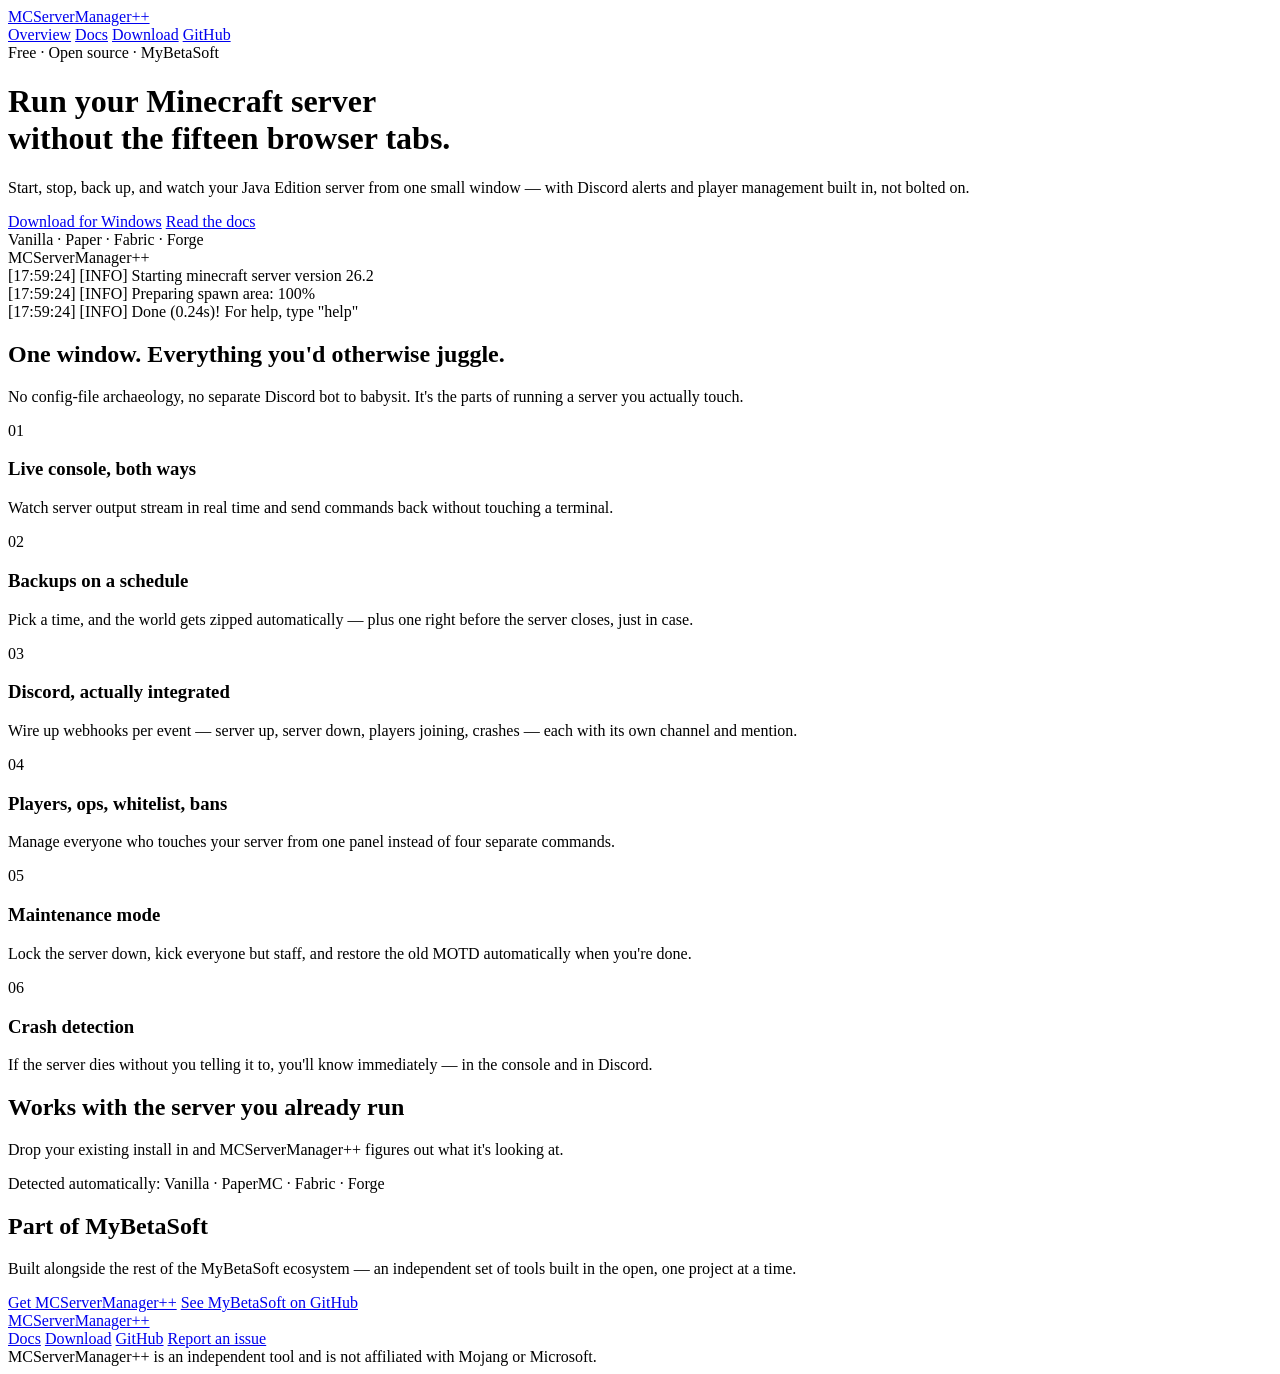
==== docs/index.html @ 88817b94 "Import Docs folder" ====
<!DOCTYPE html>
<html lang="en">
<head>
<meta charset="UTF-8">
<meta name="viewport" content="width=device-width, initial-scale=1.0">
<title>MCServerManager++ — Minecraft server management, without the tab-switching</title>
<meta name="description" content="A desktop app for running your Minecraft Java server: start, stop, backups, Discord alerts, and player management in one window.">
<link rel="icon" href="assets/icon.png">
<link rel="stylesheet" href="assets/style.css">
</head>
<body>

<nav class="nav">
  <div class="nav-inner">
    <a href="index.html" class="brand"><span class="brand-dot"></span>MCServerManager++</a>
    <div class="nav-links">
      <a href="index.html" class="active">Overview</a>
      <a href="docs.html">Docs</a>
      <a href="download.html">Download</a>
      <a href="https://github.com/MyBetaSoft/MCServerManagerPP" class="nav-cta">GitHub</a>
    </div>
  </div>
</nav>

<header class="hero">
  <div class="wrap hero-grid">
    <div>
      <div class="eyebrow">Free &middot; Open source &middot; MyBetaSoft</div>
      <h1>Run your Minecraft server<br>without the fifteen<span class="plusplus"> browser tabs</span>.</h1>
      <p class="lead">Start, stop, back up, and watch your Java Edition server from one small window — with Discord alerts and player management built in, not bolted on.</p>
      <div class="hero-actions">
        <a href="download.html" class="btn btn-primary">Download for Windows</a>
        <a href="docs.html" class="btn btn-ghost">Read the docs</a>
      </div>
      <div class="meta-row">
        <div>Vanilla <span>&middot;</span> Paper <span>&middot;</span> Fabric <span>&middot;</span> Forge</div>
      </div>
    </div>

    <div class="console" id="console">
      <div class="console-bar">
        <span class="console-dot r"></span><span class="console-dot y"></span><span class="console-dot g"></span>
        <span class="console-title">MCServerManager++</span>
      </div>
      <div class="console-body" id="consoleBody"></div>
    </div>
  </div>
</header>

<section class="pad border-b">
  <div class="wrap">
    <div class="section-head">
      <h2>One window. Everything you'd otherwise juggle.</h2>
      <p>No config-file archaeology, no separate Discord bot to babysit. It's the parts of running a server you actually touch.</p>
    </div>

    <div class="grid-features">
      <div class="feature">
        <div class="num">01</div>
        <h3>Live console, both ways</h3>
        <p>Watch server output stream in real time and send commands back without touching a terminal.</p>
      </div>
      <div class="feature">
        <div class="num">02</div>
        <h3>Backups on a schedule</h3>
        <p>Pick a time, and the world gets zipped automatically — plus one right before the server closes, just in case.</p>
      </div>
      <div class="feature">
        <div class="num">03</div>
        <h3>Discord, actually integrated</h3>
        <p>Wire up webhooks per event — server up, server down, players joining, crashes — each with its own channel and mention.</p>
      </div>
      <div class="feature">
        <div class="num">04</div>
        <h3>Players, ops, whitelist, bans</h3>
        <p>Manage everyone who touches your server from one panel instead of four separate commands.</p>
      </div>
      <div class="feature">
        <div class="num">05</div>
        <h3>Maintenance mode</h3>
        <p>Lock the server down, kick everyone but staff, and restore the old MOTD automatically when you're done.</p>
      </div>
      <div class="feature">
        <div class="num">06</div>
        <h3>Crash detection</h3>
        <p>If the server dies without you telling it to, you'll know immediately — in the console and in Discord.</p>
      </div>
    </div>
  </div>
</section>

<section class="pad border-b">
  <div class="wrap">
    <div class="section-head">
      <h2>Works with the server you already run</h2>
      <p>Drop your existing install in and MCServerManager++ figures out what it's looking at.</p>
    </div>
    <div class="eco-strip">
      <span>Detected automatically:</span>
      <span class="green">Vanilla</span> &middot;
      <span class="green">PaperMC</span> &middot;
      <span class="green">Fabric</span> &middot;
      <span class="green">Forge</span>
    </div>
  </div>
</section>

<section class="pad">
  <div class="wrap">
    <div class="section-head">
      <h2>Part of MyBetaSoft</h2>
      <p>Built alongside the rest of the MyBetaSoft ecosystem — an independent set of tools built in the open, one project at a time.</p>
    </div>
    <div class="hero-actions">
      <a href="download.html" class="btn btn-primary">Get MCServerManager++</a>
      <a href="https://github.com/MyBetaSoft" class="btn btn-ghost">See MyBetaSoft on GitHub</a>
    </div>
  </div>
</section>

<footer>
  <div class="wrap">
    <div class="footer-inner">
      <a href="index.html" class="brand"><span class="brand-dot"></span>MCServerManager++</a>
      <div class="footer-links">
        <a href="docs.html">Docs</a>
        <a href="download.html">Download</a>
        <a href="https://github.com/MyBetaSoft/MCServerManagerPP">GitHub</a>
        <a href="https://github.com/MyBetaSoft/MCServerManagerPP/issues">Report an issue</a>
      </div>
    </div>
    <div class="footer-note">MCServerManager++ is an independent tool and is not affiliated with Mojang or Microsoft.</div>
  </div>
</footer>

<script>
const lines = [
  { t: '17:59:24', tag: 'INFO', cls: 'info', text: 'Starting minecraft server version 26.2' },
  { t: '17:59:24', tag: 'INFO', cls: 'info', text: 'Preparing spawn area: 100%' },
  { t: '17:59:24', tag: 'INFO', cls: 'ok',   text: 'Done (0.24s)! For help, type "help"' },
  { t: '18:00:03', tag: 'BACKUP', cls: 'ok', text: 'Automatic backup completed.' },
  { t: '18:02:41', tag: 'INFO', cls: 'info', text: 'YvzSlmDrms joined the server.' },
  { t: '18:11:09', tag: 'INFO', cls: 'info', text: 'YvzSlmDrms left the server.' },
  { t: '19:00:00', tag: 'MAINT', cls: 'warn', text: 'Maintenance mode enabled.' },
];

const body = document.getElementById('consoleBody');
let i = 0;

function typeLine() {
  if (i >= lines.length) {
    const cursor = document.createElement('div');
    cursor.className = 'console-line';
    cursor.style.animationDelay = '0s';
    cursor.innerHTML = '<span class="console-cursor"></span>';
    body.appendChild(cursor);
    return;
  }
  const l = lines[i];
  const row = document.createElement('div');
  row.className = 'console-line';
  row.innerHTML = `<span class="t">[${l.t}]</span> <span class="tag">[${l.tag}]</span> <span class="${l.cls}">${l.text}</span>`;
  body.appendChild(row);
  i++;
  setTimeout(typeLine, i === 1 ? 400 : 550);
}

if (!window.matchMedia('(prefers-reduced-motion: reduce)').matches) {
  typeLine();
} else {
  lines.forEach(l => {
    const row = document.createElement('div');
    row.className = 'console-line';
    row.innerHTML = `<span class="t">[${l.t}]</span> <span class="tag">[${l.tag}]</span> <span class="${l.cls}">${l.text}</span>`;
    body.appendChild(row);
  });
}
</script>

</body>
</html>
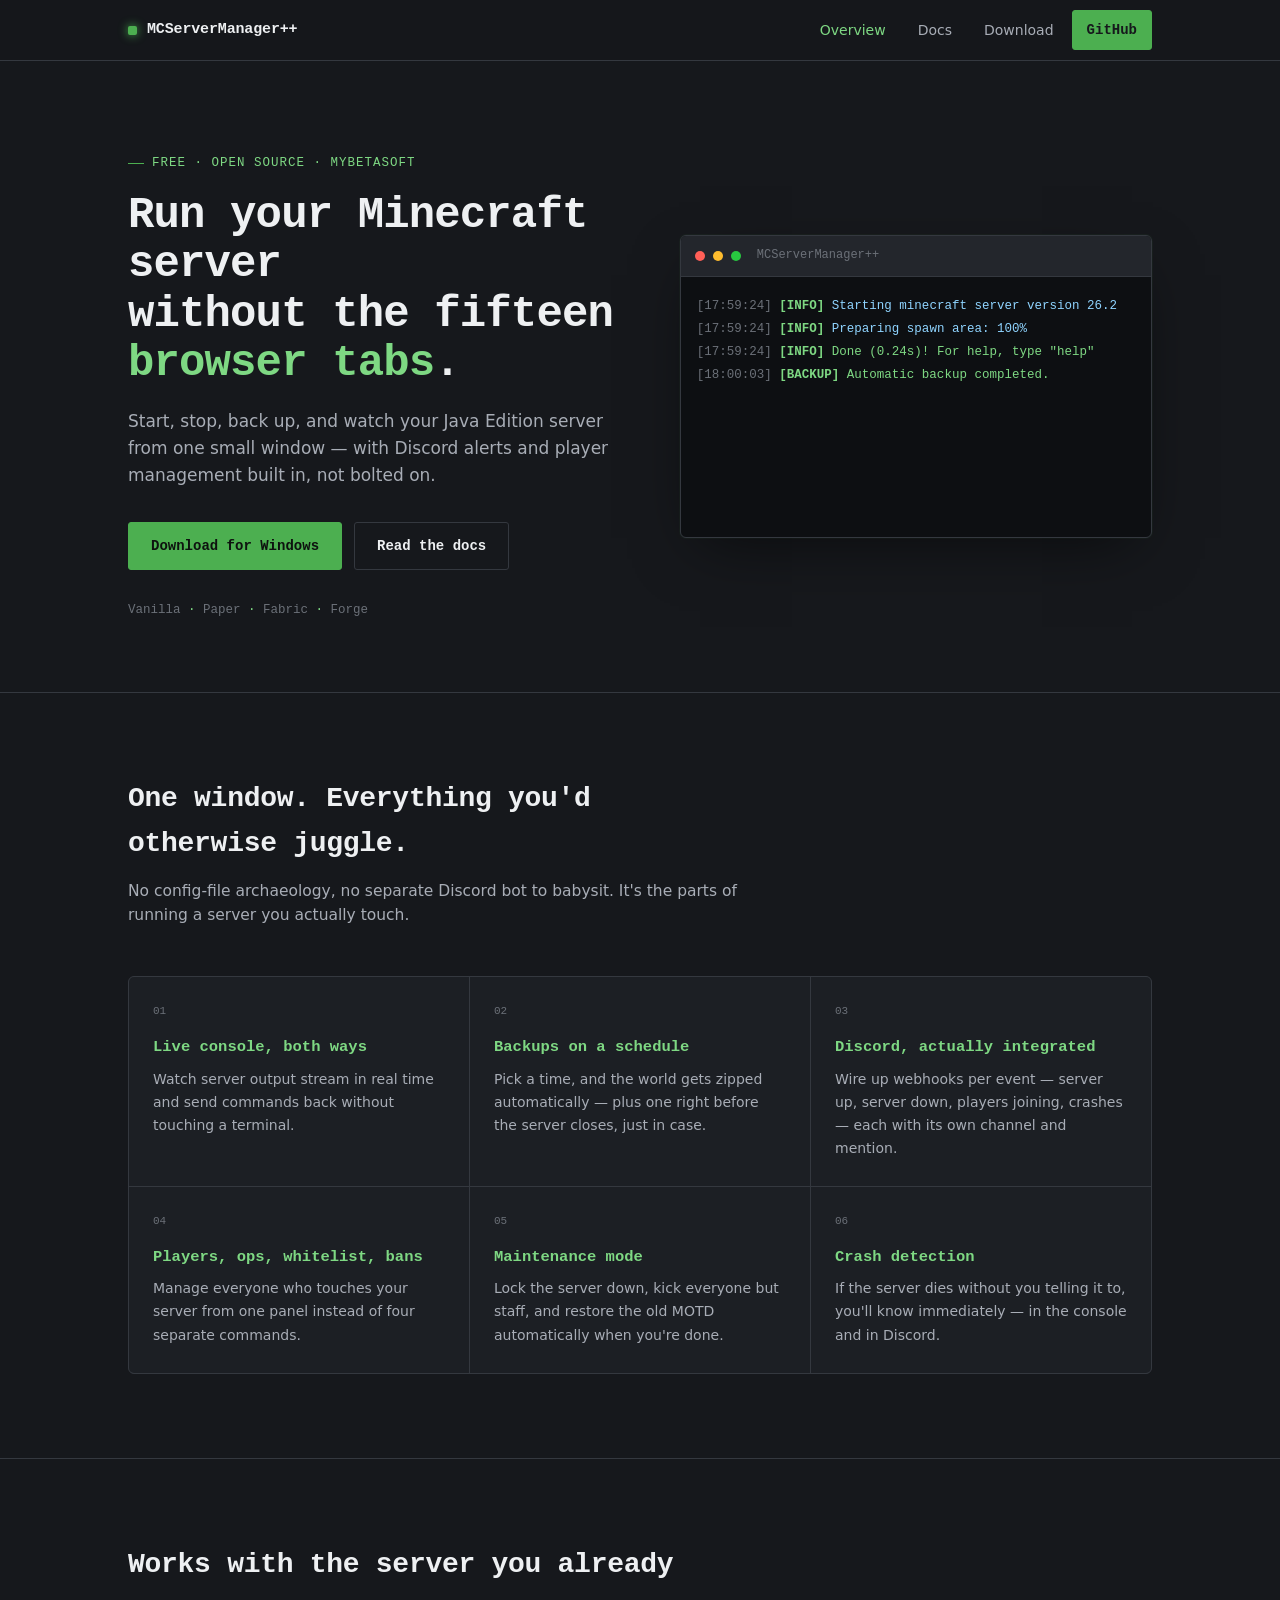
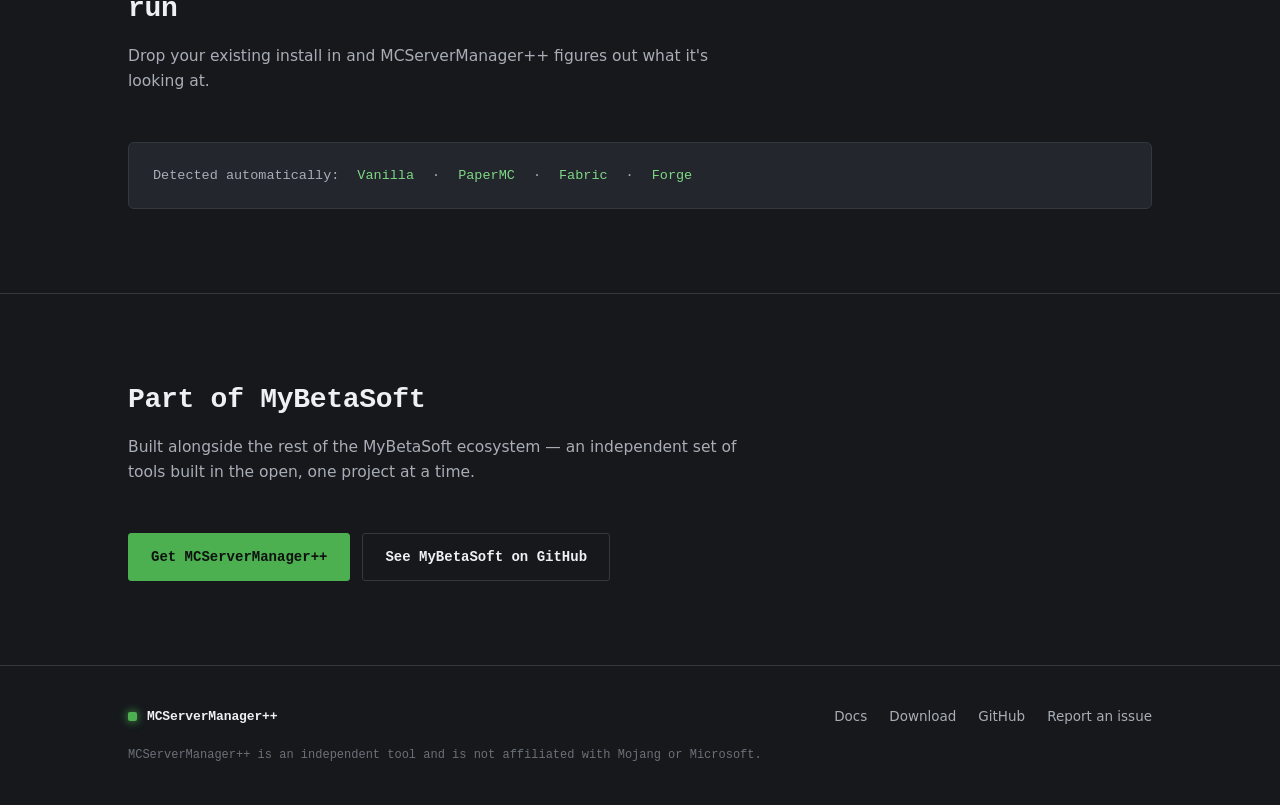
==== commit 9b18744c: "Fixing wrong names" ====
--- a/docs/index.html
+++ b/docs/index.html
@@ -125,8 +125,8 @@
       <div class="footer-links">
         <a href="docs.html">Docs</a>
         <a href="download.html">Download</a>
-        <a href="https://github.com/MyBetaSoft/MCServerManagerPP">GitHub</a>
-        <a href="https://github.com/MyBetaSoft/MCServerManagerPP/issues">Report an issue</a>
+        <a href="https://github.com/YvzSlmDrms54/MCServerManagerPP">GitHub</a>
+        <a href="https://github.com/YvzSlmDrms54/MCServerManagerPP/issues">Report an issue</a>
       </div>
     </div>
     <div class="footer-note">MCServerManager++ is an independent tool and is not affiliated with Mojang or Microsoft.</div>
--- a/docs/assets/style.css
+++ b/docs/assets/style.css
@@ -0,0 +1,624 @@
+@import url('https://fonts.googleapis.com/css2?family=JetBrains+Mono:wght@400;500;600;700;800&family=Inter:wght@400;500;600;700&display=swap');
+
+:root {
+  --bg: #16181c;
+  --bg-alt: #1c1f24;
+  --surface: #23262c;
+  --surface-2: #2b2f36;
+  --border: #34383f;
+  --green: #4caf50;
+  --green-bright: #7ed883;
+  --green-dim: #2e5a30;
+  --text: #eef0f2;
+  --text-dim: #a8adb6;
+  --text-faint: #6b7078;
+  --mono: 'JetBrains Mono', ui-monospace, monospace;
+  --sans: 'Inter', system-ui, sans-serif;
+  --radius: 3px;
+}
+
+* { box-sizing: border-box; }
+
+html { scroll-behavior: smooth; }
+
+body {
+  margin: 0;
+  background: var(--bg);
+  color: var(--text);
+  font-family: var(--sans);
+  font-size: 16px;
+  line-height: 1.6;
+  -webkit-font-smoothing: antialiased;
+}
+
+a { color: inherit; }
+
+img { max-width: 100%; display: block; }
+
+.wrap {
+  max-width: 1080px;
+  margin: 0 auto;
+  padding: 0 28px;
+}
+
+/* ---------- Nav ---------- */
+
+.nav {
+  border-bottom: 1px solid var(--border);
+  background: rgba(22, 24, 28, 0.9);
+  backdrop-filter: blur(8px);
+  position: sticky;
+  top: 0;
+  z-index: 50;
+}
+
+.nav-inner {
+  max-width: 1080px;
+  margin: 0 auto;
+  padding: 0 28px;
+  height: 60px;
+  display: flex;
+  align-items: center;
+  justify-content: space-between;
+}
+
+.brand {
+  display: flex;
+  align-items: center;
+  gap: 10px;
+  font-family: var(--mono);
+  font-weight: 700;
+  font-size: 15px;
+  text-decoration: none;
+  color: var(--text);
+  letter-spacing: -0.01em;
+}
+
+.brand-dot {
+  width: 9px;
+  height: 9px;
+  border-radius: 2px;
+  background: var(--green);
+  box-shadow: 0 0 10px var(--green);
+  flex-shrink: 0;
+}
+
+.nav-links {
+  display: flex;
+  gap: 4px;
+  align-items: center;
+}
+
+.nav-links a {
+  text-decoration: none;
+  color: var(--text-dim);
+  font-size: 14px;
+  padding: 8px 14px;
+  border-radius: var(--radius);
+  transition: color 0.15s, background 0.15s;
+}
+
+.nav-links a:hover { color: var(--text); background: var(--surface); }
+.nav-links a.active { color: var(--green-bright); }
+
+.nav-cta {
+  font-family: var(--mono);
+  font-weight: 600 !important;
+  color: var(--bg) !important;
+  background: var(--green);
+  border: 1px solid var(--green) !important;
+}
+.nav-cta:hover { background: var(--green-bright) !important; }
+
+/* ---------- Buttons ---------- */
+
+.btn {
+  display: inline-flex;
+  align-items: center;
+  gap: 8px;
+  padding: 12px 22px;
+  border-radius: var(--radius);
+  text-decoration: none;
+  font-family: var(--mono);
+  font-weight: 600;
+  font-size: 14px;
+  border: 1px solid var(--border);
+  transition: transform 0.12s, border-color 0.15s, background 0.15s;
+  cursor: pointer;
+}
+
+.btn:hover { transform: translateY(-1px); }
+
+.btn-primary {
+  background: var(--green);
+  color: #0e120f;
+  border-color: var(--green);
+}
+.btn-primary:hover { background: var(--green-bright); border-color: var(--green-bright); }
+
+.btn-ghost {
+  background: transparent;
+  color: var(--text);
+}
+.btn-ghost:hover { border-color: var(--text-dim); }
+
+/* ---------- Hero ---------- */
+
+.hero {
+  padding: 92px 0 72px;
+  border-bottom: 1px solid var(--border);
+}
+
+.hero-grid {
+  display: grid;
+  grid-template-columns: 1.05fr 1fr;
+  gap: 56px;
+  align-items: center;
+}
+
+.eyebrow {
+  font-family: var(--mono);
+  font-size: 12.5px;
+  color: var(--green-bright);
+  letter-spacing: 0.08em;
+  text-transform: uppercase;
+  display: flex;
+  align-items: center;
+  gap: 8px;
+  margin-bottom: 18px;
+}
+
+.eyebrow::before {
+  content: '';
+  width: 16px;
+  height: 1px;
+  background: var(--green);
+}
+
+h1 {
+  font-family: var(--mono);
+  font-size: 44px;
+  line-height: 1.12;
+  font-weight: 800;
+  letter-spacing: -0.02em;
+  margin: 0 0 20px;
+}
+
+h1 .plusplus { color: var(--green-bright); }
+
+.hero p.lead {
+  font-size: 17px;
+  color: var(--text-dim);
+  max-width: 46ch;
+  margin: 0 0 32px;
+}
+
+.hero-actions {
+  display: flex;
+  gap: 12px;
+  flex-wrap: wrap;
+}
+
+.meta-row {
+  display: flex;
+  gap: 22px;
+  margin-top: 30px;
+  font-family: var(--mono);
+  font-size: 12.5px;
+  color: var(--text-faint);
+}
+
+.meta-row span { color: var(--green-bright); }
+
+/* ---------- Fake console ---------- */
+
+.console {
+  background: #0d0f12;
+  border: 1px solid var(--border);
+  border-radius: 6px;
+  overflow: hidden;
+  box-shadow: 0 20px 60px -20px rgba(0,0,0,0.6), 0 0 0 1px rgba(76,175,80,0.05);
+}
+
+.console-bar {
+  display: flex;
+  align-items: center;
+  gap: 8px;
+  padding: 10px 14px;
+  background: var(--surface);
+  border-bottom: 1px solid var(--border);
+}
+
+.console-dot { width: 10px; height: 10px; border-radius: 50%; }
+.console-dot.r { background: #ff5f57; }
+.console-dot.y { background: #febc2e; }
+.console-dot.g { background: #28c840; }
+
+.console-title {
+  font-family: var(--mono);
+  font-size: 12px;
+  color: var(--text-faint);
+  margin-left: 8px;
+}
+
+.console-body {
+  padding: 18px 16px;
+  font-family: var(--mono);
+  font-size: 12.5px;
+  line-height: 1.85;
+  min-height: 260px;
+}
+
+.console-line { white-space: pre; opacity: 0; animation: consoleIn 0.3s forwards; }
+.console-line .t { color: var(--text-faint); }
+.console-line .info { color: #8fd4ff; }
+.console-line .ok { color: var(--green-bright); }
+.console-line .warn { color: #ffcc66; }
+.console-line .tag { color: var(--green-bright); font-weight: 600; }
+.console-cursor {
+  display: inline-block;
+  width: 7px;
+  height: 13px;
+  background: var(--green-bright);
+  animation: blink 1s steps(2) infinite;
+  vertical-align: middle;
+  margin-left: 2px;
+}
+
+@keyframes consoleIn { to { opacity: 1; } }
+@keyframes blink { 50% { opacity: 0; } }
+
+@media (prefers-reduced-motion: reduce) {
+  .console-line { animation: none; opacity: 1; }
+  .console-cursor { animation: none; }
+}
+
+/* ---------- Section shared ---------- */
+
+section.pad { padding: 84px 0; }
+section.pad.border-b { border-bottom: 1px solid var(--border); }
+
+.section-head { max-width: 60ch; margin-bottom: 48px; }
+
+h2 {
+  font-family: var(--mono);
+  font-size: 28px;
+  font-weight: 700;
+  letter-spacing: -0.01em;
+  margin: 0 0 12px;
+}
+
+.section-head p { color: var(--text-dim); font-size: 15.5px; margin: 0; }
+
+/* ---------- Feature grid ---------- */
+
+.grid-features {
+  display: grid;
+  grid-template-columns: repeat(3, 1fr);
+  gap: 1px;
+  background: var(--border);
+  border: 1px solid var(--border);
+  border-radius: 6px;
+  overflow: hidden;
+}
+
+.feature {
+  background: var(--bg-alt);
+  padding: 26px 24px;
+}
+
+.feature .num {
+  font-family: var(--mono);
+  font-size: 11px;
+  color: var(--text-faint);
+  margin-bottom: 14px;
+}
+
+.feature h3 {
+  font-family: var(--mono);
+  font-size: 15.5px;
+  font-weight: 600;
+  margin: 0 0 8px;
+  color: var(--green-bright);
+}
+
+.feature p {
+  font-size: 14px;
+  color: var(--text-dim);
+  margin: 0;
+  line-height: 1.65;
+}
+
+/* ---------- Ecosystem strip ---------- */
+
+.eco-strip {
+  display: flex;
+  align-items: center;
+  gap: 18px;
+  padding: 22px 24px;
+  background: var(--surface);
+  border: 1px solid var(--border);
+  border-radius: 6px;
+  font-family: var(--mono);
+  font-size: 13.5px;
+  color: var(--text-dim);
+}
+
+.eco-strip .green { color: var(--green-bright); }
+
+/* ---------- Footer ---------- */
+
+footer {
+  border-top: 1px solid var(--border);
+  padding: 40px 0;
+}
+
+.footer-inner {
+  display: flex;
+  justify-content: space-between;
+  align-items: center;
+  flex-wrap: wrap;
+  gap: 16px;
+}
+
+.footer-inner .brand { font-size: 13px; }
+
+.footer-links {
+  display: flex;
+  gap: 22px;
+  font-size: 13.5px;
+}
+
+.footer-links a { text-decoration: none; color: var(--text-dim); }
+.footer-links a:hover { color: var(--green-bright); }
+
+.footer-note {
+  font-family: var(--mono);
+  font-size: 12px;
+  color: var(--text-faint);
+  margin-top: 18px;
+}
+
+/* ---------- Page header (docs/download) ---------- */
+
+.page-head {
+  padding: 64px 0 44px;
+  border-bottom: 1px solid var(--border);
+}
+
+.page-head .eyebrow { margin-bottom: 14px; }
+
+.page-head h1 { font-size: 32px; margin-bottom: 10px; }
+.page-head p.lead { margin: 0; }
+
+/* ---------- Docs layout ---------- */
+
+.docs-layout {
+  display: grid;
+  grid-template-columns: 220px 1fr;
+  gap: 56px;
+  padding: 56px 0 100px;
+  align-items: start;
+}
+
+.docs-nav {
+  position: sticky;
+  top: 84px;
+  display: flex;
+  flex-direction: column;
+  gap: 2px;
+}
+
+.docs-nav-group {
+  font-family: var(--mono);
+  font-size: 11px;
+  text-transform: uppercase;
+  letter-spacing: 0.06em;
+  color: var(--text-faint);
+  margin: 18px 0 6px;
+}
+.docs-nav-group:first-child { margin-top: 0; }
+
+.docs-nav a {
+  text-decoration: none;
+  color: var(--text-dim);
+  font-size: 13.5px;
+  padding: 6px 10px;
+  border-radius: var(--radius);
+  border-left: 2px solid transparent;
+}
+.docs-nav a:hover { color: var(--text); background: var(--surface); }
+.docs-nav a.active { color: var(--green-bright); border-left-color: var(--green); background: var(--surface); }
+
+.docs-content h2 {
+  font-size: 22px;
+  padding-top: 8px;
+  margin-bottom: 16px;
+  scroll-margin-top: 84px;
+}
+.docs-content h2:not(:first-child) {
+  margin-top: 56px;
+  padding-top: 32px;
+  border-top: 1px solid var(--border);
+}
+
+.docs-content h3 {
+  font-family: var(--mono);
+  font-size: 15.5px;
+  color: var(--green-bright);
+  margin: 28px 0 10px;
+}
+
+.docs-content p {
+  color: var(--text-dim);
+  font-size: 14.5px;
+  margin: 0 0 14px;
+  max-width: 68ch;
+}
+
+.docs-content ul, .docs-content ol {
+  color: var(--text-dim);
+  font-size: 14.5px;
+  max-width: 68ch;
+  padding-left: 20px;
+  margin: 0 0 16px;
+}
+.docs-content li { margin-bottom: 6px; }
+
+.docs-content code {
+  font-family: var(--mono);
+  background: var(--surface-2);
+  border: 1px solid var(--border);
+  border-radius: 3px;
+  padding: 1px 6px;
+  font-size: 13px;
+  color: var(--green-bright);
+}
+
+.docs-content pre {
+  background: #0d0f12;
+  border: 1px solid var(--border);
+  border-radius: 6px;
+  padding: 16px 18px;
+  overflow-x: auto;
+  margin: 0 0 20px;
+}
+.docs-content pre code {
+  background: none;
+  border: none;
+  padding: 0;
+  color: var(--text);
+  font-size: 13px;
+}
+
+.callout {
+  border: 1px solid var(--border);
+  border-left: 3px solid var(--green);
+  background: var(--surface);
+  border-radius: 4px;
+  padding: 14px 18px;
+  font-size: 14px;
+  color: var(--text-dim);
+  margin: 0 0 20px;
+  max-width: 68ch;
+}
+.callout strong { color: var(--green-bright); }
+
+.callout.warn { border-left-color: #ffcc66; }
+.callout.warn strong { color: #ffcc66; }
+
+.kbd {
+  font-family: var(--mono);
+  font-size: 12px;
+  background: var(--surface-2);
+  border: 1px solid var(--border);
+  border-bottom-width: 2px;
+  border-radius: 4px;
+  padding: 2px 7px;
+}
+
+/* ---------- Download page ---------- */
+
+.download-grid {
+  display: grid;
+  grid-template-columns: repeat(2, 1fr);
+  gap: 18px;
+  margin-bottom: 20px;
+}
+
+.dl-card {
+  background: var(--bg-alt);
+  border: 1px solid var(--border);
+  border-radius: 6px;
+  padding: 26px;
+}
+
+.dl-card .tag {
+  font-family: var(--mono);
+  font-size: 11px;
+  color: var(--green-bright);
+  text-transform: uppercase;
+  letter-spacing: 0.06em;
+  margin-bottom: 10px;
+  display: block;
+}
+
+.dl-card h3 {
+  font-family: var(--mono);
+  font-size: 17px;
+  margin: 0 0 10px;
+}
+
+.dl-card p {
+  color: var(--text-dim);
+  font-size: 13.5px;
+  margin: 0 0 20px;
+  min-height: 58px;
+}
+
+.req-table {
+  width: 100%;
+  border-collapse: collapse;
+  font-size: 14px;
+  margin: 20px 0 30px;
+}
+.req-table td, .req-table th {
+  padding: 10px 14px;
+  border-bottom: 1px solid var(--border);
+  text-align: left;
+}
+.req-table th {
+  font-family: var(--mono);
+  font-size: 11.5px;
+  text-transform: uppercase;
+  letter-spacing: 0.05em;
+  color: var(--text-faint);
+}
+.req-table td:first-child { color: var(--text-dim); font-family: var(--mono); font-size: 13px; width: 40%; }
+
+.step-list {
+  counter-reset: step;
+  list-style: none;
+  padding: 0;
+  margin: 0 0 30px;
+}
+.step-list li {
+  counter-increment: step;
+  position: relative;
+  padding: 0 0 22px 40px;
+  border-left: 1px solid var(--border);
+  margin-left: 14px;
+  font-size: 14.5px;
+  color: var(--text-dim);
+}
+.step-list li:last-child { border-color: transparent; padding-bottom: 0; }
+.step-list li::before {
+  content: counter(step);
+  position: absolute;
+  left: -14px;
+  top: -2px;
+  width: 28px;
+  height: 28px;
+  background: var(--surface-2);
+  border: 1px solid var(--border);
+  border-radius: 50%;
+  display: flex;
+  align-items: center;
+  justify-content: center;
+  font-family: var(--mono);
+  font-size: 12px;
+  color: var(--green-bright);
+}
+.step-list strong { color: var(--text); font-weight: 600; }
+
+/* ---------- Responsive ---------- */
+
+@media (max-width: 860px) {
+  .hero-grid { grid-template-columns: 1fr; }
+  .grid-features { grid-template-columns: 1fr; }
+  .docs-layout { grid-template-columns: 1fr; }
+  .docs-nav { position: static; flex-direction: row; flex-wrap: wrap; }
+  .download-grid { grid-template-columns: 1fr; }
+  .nav-links a:not(.nav-cta) { display: none; }
+  h1 { font-size: 32px; }
+}
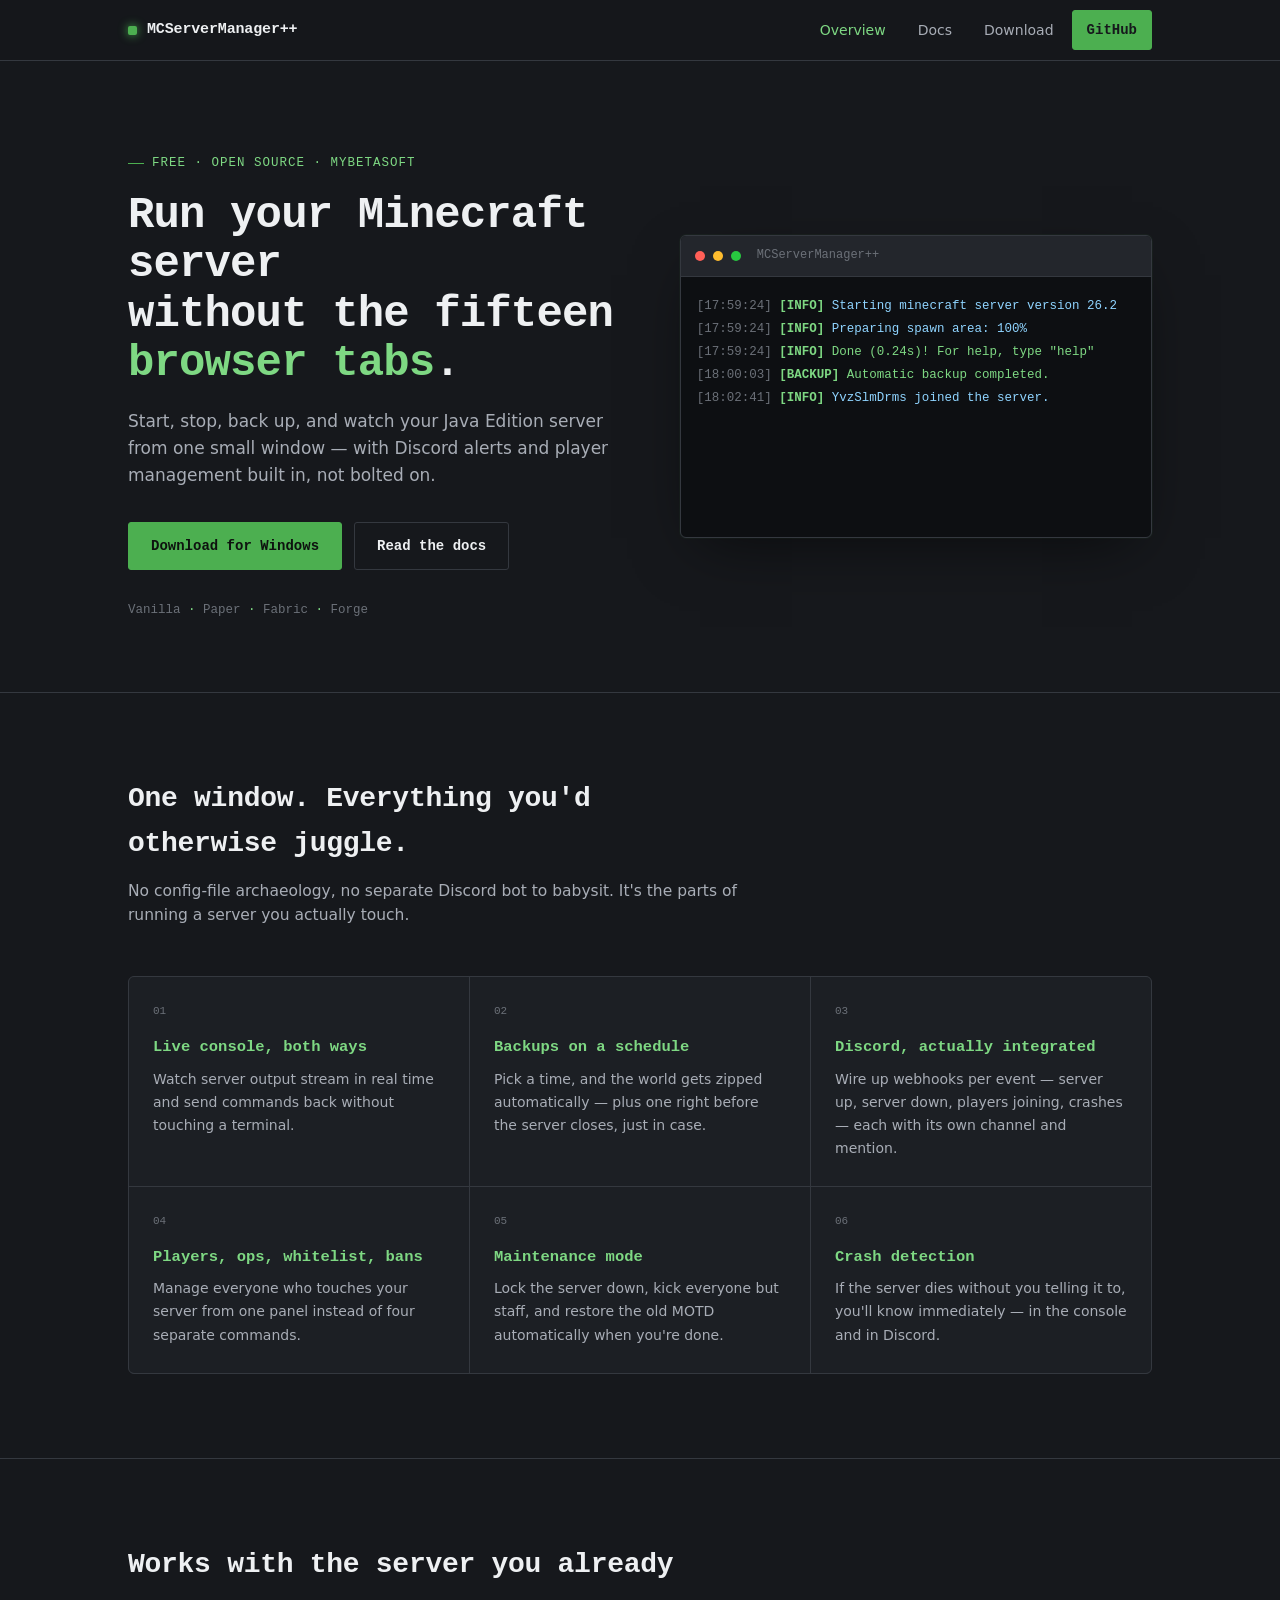
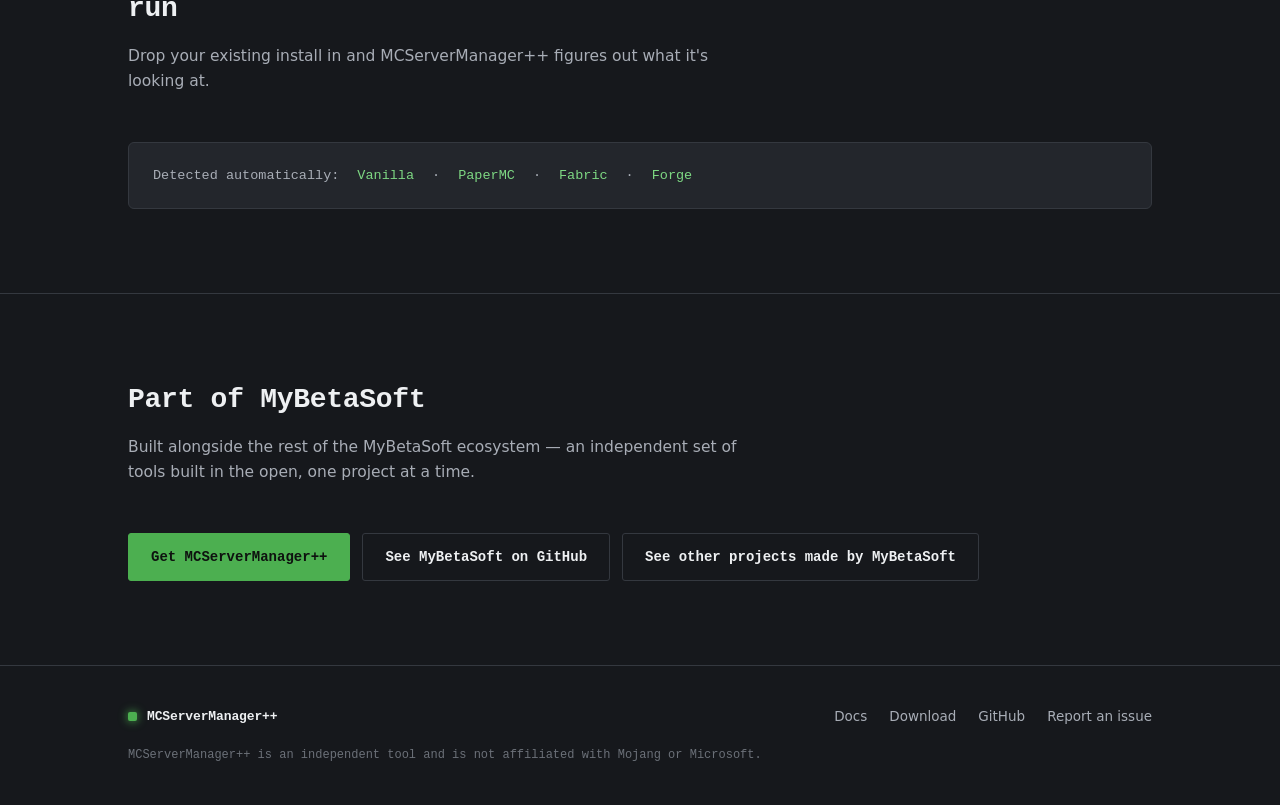
==== commit a87fddf4: "Add a button" ====
--- a/docs/index.html
+++ b/docs/index.html
@@ -17,7 +17,7 @@
       <a href="index.html" class="active">Overview</a>
       <a href="docs.html">Docs</a>
       <a href="download.html">Download</a>
-      <a href="https://github.com/MyBetaSoft/MCServerManagerPP" class="nav-cta">GitHub</a>
+      <a href="https://github.com/YvzSlmDrms54/MCServerManagerPP" class="nav-cta">GitHub</a>
     </div>
   </div>
 </nav>
@@ -114,6 +114,7 @@
     <div class="hero-actions">
       <a href="download.html" class="btn btn-primary">Get MCServerManager++</a>
       <a href="https://github.com/MyBetaSoft" class="btn btn-ghost">See MyBetaSoft on GitHub</a>
+      <a href="https://mybetasoft.com" class="btn btn-ghost">See other projects made by MyBetaSoft</a>
     </div>
   </div>
 </section>
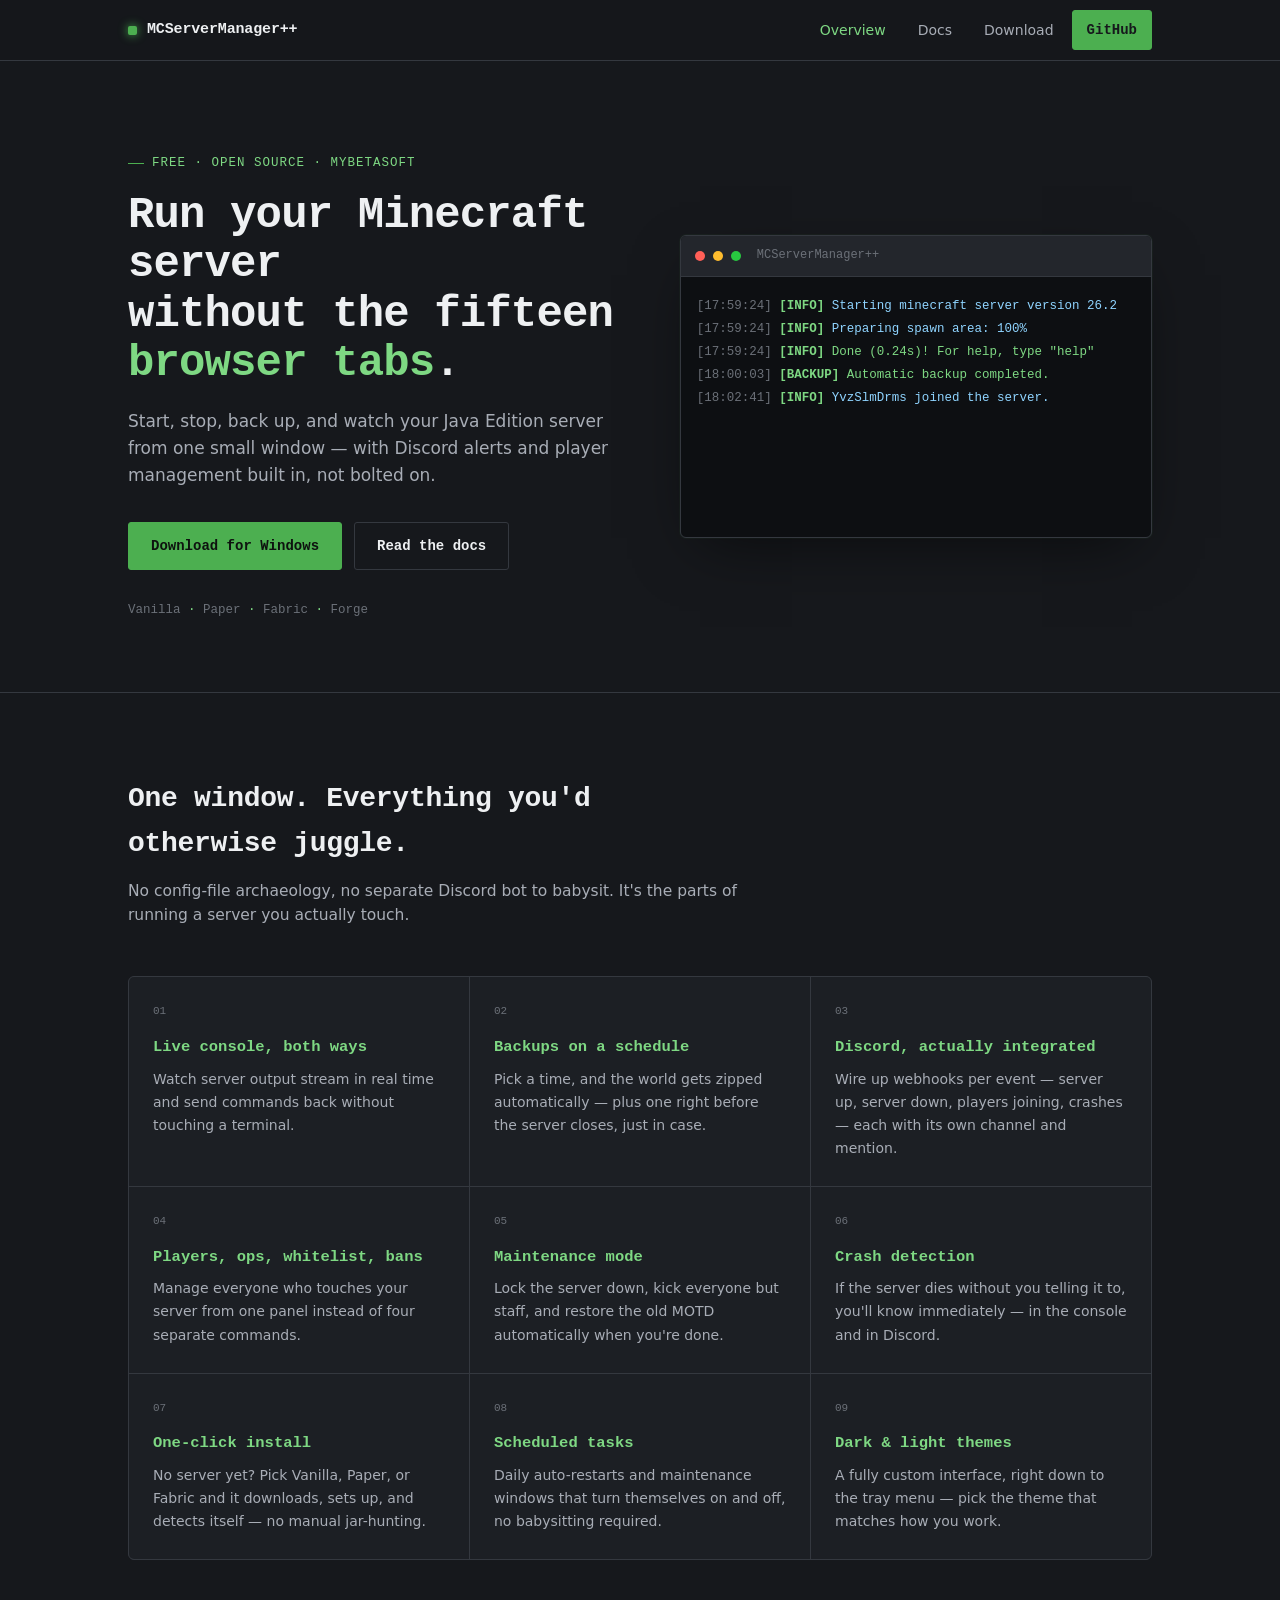
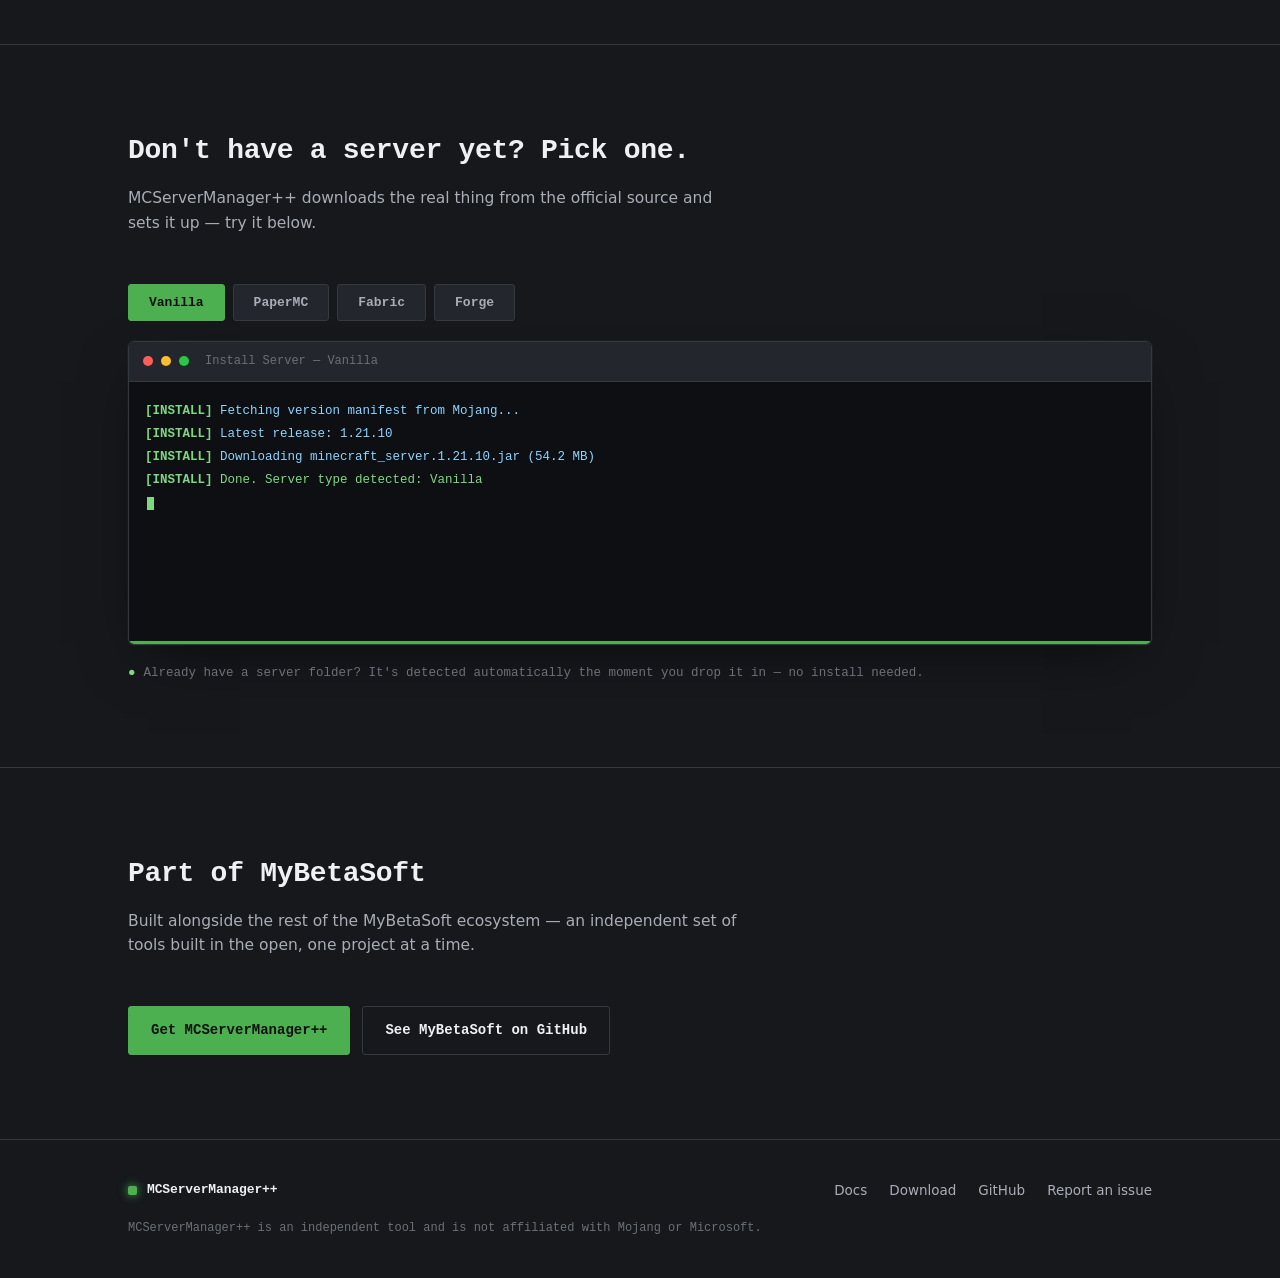
==== commit 8fdd7c64: "Update github docs site" ====
--- a/docs/index.html
+++ b/docs/index.html
@@ -85,6 +85,21 @@
         <h3>Crash detection</h3>
         <p>If the server dies without you telling it to, you'll know immediately — in the console and in Discord.</p>
       </div>
+      <div class="feature">
+        <div class="num">07</div>
+        <h3>One-click install</h3>
+        <p>No server yet? Pick Vanilla, Paper, or Fabric and it downloads, sets up, and detects itself — no manual jar-hunting.</p>
+      </div>
+      <div class="feature">
+        <div class="num">08</div>
+        <h3>Scheduled tasks</h3>
+        <p>Daily auto-restarts and maintenance windows that turn themselves on and off, no babysitting required.</p>
+      </div>
+      <div class="feature">
+        <div class="num">09</div>
+        <h3>Dark &amp; light themes</h3>
+        <p>A fully custom interface, right down to the tray menu — pick the theme that matches how you work.</p>
+      </div>
     </div>
   </div>
 </section>
@@ -92,16 +107,27 @@
 <section class="pad border-b">
   <div class="wrap">
     <div class="section-head">
-      <h2>Works with the server you already run</h2>
-      <p>Drop your existing install in and MCServerManager++ figures out what it's looking at.</p>
-    </div>
-    <div class="eco-strip">
-      <span>Detected automatically:</span>
-      <span class="green">Vanilla</span> &middot;
-      <span class="green">PaperMC</span> &middot;
-      <span class="green">Fabric</span> &middot;
-      <span class="green">Forge</span>
-    </div>
+      <h2>Don't have a server yet? Pick one.</h2>
+      <p>MCServerManager++ downloads the real thing from the official source and sets it up — try it below.</p>
+    </div>
+
+    <div class="installer-tabs" role="tablist">
+      <button class="installer-tab active" data-platform="vanilla">Vanilla</button>
+      <button class="installer-tab" data-platform="paper">PaperMC</button>
+      <button class="installer-tab" data-platform="fabric">Fabric</button>
+      <button class="installer-tab" data-platform="forge">Forge</button>
+    </div>
+
+    <div class="console" id="installerConsole">
+      <div class="console-bar">
+        <span class="console-dot r"></span><span class="console-dot y"></span><span class="console-dot g"></span>
+        <span class="console-title" id="installerTitle">Install Server — Vanilla</span>
+      </div>
+      <div class="console-body" id="installerBody"></div>
+      <div class="installer-progress"><div class="installer-progress-bar" id="installerProgress"></div></div>
+    </div>
+
+    <div class="installer-note"><span class="green">●</span> Already have a server folder? It's detected automatically the moment you drop it in — no install needed.</div>
   </div>
 </section>
 
@@ -114,7 +140,6 @@
     <div class="hero-actions">
       <a href="download.html" class="btn btn-primary">Get MCServerManager++</a>
       <a href="https://github.com/MyBetaSoft" class="btn btn-ghost">See MyBetaSoft on GitHub</a>
-      <a href="https://mybetasoft.com" class="btn btn-ghost">See other projects made by MyBetaSoft</a>
     </div>
   </div>
 </section>
@@ -176,7 +201,94 @@
     body.appendChild(row);
   });
 }
+
+/* ---------------- Interactive installer demo ---------------- */
+
+const installLogs = {
+  vanilla: [
+    { tag: 'INSTALL', cls: 'info', text: 'Fetching version manifest from Mojang...' },
+    { tag: 'INSTALL', cls: 'info', text: 'Latest release: 1.21.10' },
+    { tag: 'INSTALL', cls: 'info', text: 'Downloading minecraft_server.1.21.10.jar (54.2 MB)' },
+    { tag: 'INSTALL', cls: 'ok',   text: 'Done. Server type detected: Vanilla' },
+  ],
+  paper: [
+    { tag: 'INSTALL', cls: 'info', text: 'Querying PaperMC Fill API...' },
+    { tag: 'INSTALL', cls: 'info', text: 'Latest build: 1.21.10 #48 (STABLE)' },
+    { tag: 'INSTALL', cls: 'info', text: 'Downloading paper-1.21.10-48.jar' },
+    { tag: 'INSTALL', cls: 'ok',   text: 'Done. Server type detected: PaperMC' },
+  ],
+  fabric: [
+    { tag: 'INSTALL', cls: 'info', text: 'Resolving Fabric loader + installer versions...' },
+    { tag: 'INSTALL', cls: 'info', text: 'Loader 0.16.10 · Installer 1.0.1' },
+    { tag: 'INSTALL', cls: 'info', text: 'Building server launcher jar...' },
+    { tag: 'INSTALL', cls: 'ok',   text: 'Done. Server type detected: Fabric' },
+  ],
+  forge: [
+    { tag: 'INSTALL', cls: 'info', text: 'Fetching Forge installer for 1.21.10...' },
+    { tag: 'INSTALL', cls: 'info', text: 'Downloading forge-1.21.10-installer.jar' },
+    { tag: 'INSTALL', cls: 'warn', text: 'Running installer with -installServer...' },
+    { tag: 'INSTALL', cls: 'ok',   text: 'Done. Server type detected: Forge' },
+  ],
+};
+
+const installerBody = document.getElementById('installerBody');
+const installerTitle = document.getElementById('installerTitle');
+const installerProgress = document.getElementById('installerProgress');
+const installerTabs = document.querySelectorAll('.installer-tab');
+const reduceMotion = window.matchMedia('(prefers-reduced-motion: reduce)').matches;
+let installerRunId = 0;
+
+function runInstaller(platform) {
+  const runId = ++installerRunId;
+  const logLines = installLogs[platform];
+  const labels = { vanilla: 'Vanilla', paper: 'PaperMC', fabric: 'Fabric', forge: 'Forge' };
+
+  installerTitle.textContent = `Install Server — ${labels[platform]}`;
+  installerBody.innerHTML = '';
+  installerProgress.style.width = '0%';
+
+  if (reduceMotion) {
+    logLines.forEach(l => appendInstallerLine(l));
+    installerProgress.style.width = '100%';
+    return;
+  }
+
+  let i = 0;
+  function step() {
+    if (runId !== installerRunId) return;
+    if (i >= logLines.length) {
+      const cursor = document.createElement('div');
+      cursor.className = 'console-line';
+      cursor.style.animationDelay = '0s';
+      cursor.innerHTML = '<span class="console-cursor"></span>';
+      installerBody.appendChild(cursor);
+      return;
+    }
+    appendInstallerLine(logLines[i]);
+    i++;
+    installerProgress.style.width = `${Math.round((i / logLines.length) * 100)}%`;
+    setTimeout(step, i === 1 ? 350 : 480);
+  }
+  step();
+}
+
+function appendInstallerLine(l) {
+  const row = document.createElement('div');
+  row.className = 'console-line';
+  row.innerHTML = `<span class="tag">[${l.tag}]</span> <span class="${l.cls}">${l.text}</span>`;
+  installerBody.appendChild(row);
+}
+
+installerTabs.forEach(tab => {
+  tab.addEventListener('click', () => {
+    installerTabs.forEach(t => t.classList.remove('active'));
+    tab.classList.add('active');
+    runInstaller(tab.dataset.platform);
+  });
+});
+
+runInstaller('vanilla');
 </script>
 
 </body>
-</html>
+</html>
--- a/docs/assets/style.css
+++ b/docs/assets/style.css
@@ -329,6 +329,63 @@
   line-height: 1.65;
 }
 
+/* ---------- Interactive installer demo ---------- */
+
+.installer-tabs {
+  display: flex;
+  gap: 8px;
+  margin-bottom: 20px;
+  flex-wrap: wrap;
+}
+
+.installer-tab {
+  font-family: var(--mono);
+  font-size: 13px;
+  font-weight: 600;
+  padding: 10px 20px;
+  border-radius: var(--radius);
+  background: var(--surface);
+  border: 1px solid var(--border);
+  color: var(--text-dim);
+  cursor: pointer;
+  transition: border-color 0.15s, color 0.15s, background 0.15s;
+}
+
+.installer-tab:hover { border-color: var(--green-bright); color: var(--text); }
+
+.installer-tab.active {
+  background: var(--green);
+  color: #0e120f;
+  border-color: var(--green);
+}
+
+.installer-note {
+  display: flex;
+  align-items: center;
+  gap: 8px;
+  margin-top: 18px;
+  font-family: var(--mono);
+  font-size: 12.5px;
+  color: var(--text-faint);
+}
+
+.installer-note .green { color: var(--green-bright); }
+
+.installer-progress {
+  height: 3px;
+  background: var(--border);
+  border-radius: 2px;
+  overflow: hidden;
+  margin-top: -1px;
+}
+
+.installer-progress-bar {
+  height: 100%;
+  width: 0%;
+  background: var(--green);
+  transition: width 0.3s ease;
+}
+
 /* ---------- Ecosystem strip ---------- */
 
 .eco-strip {
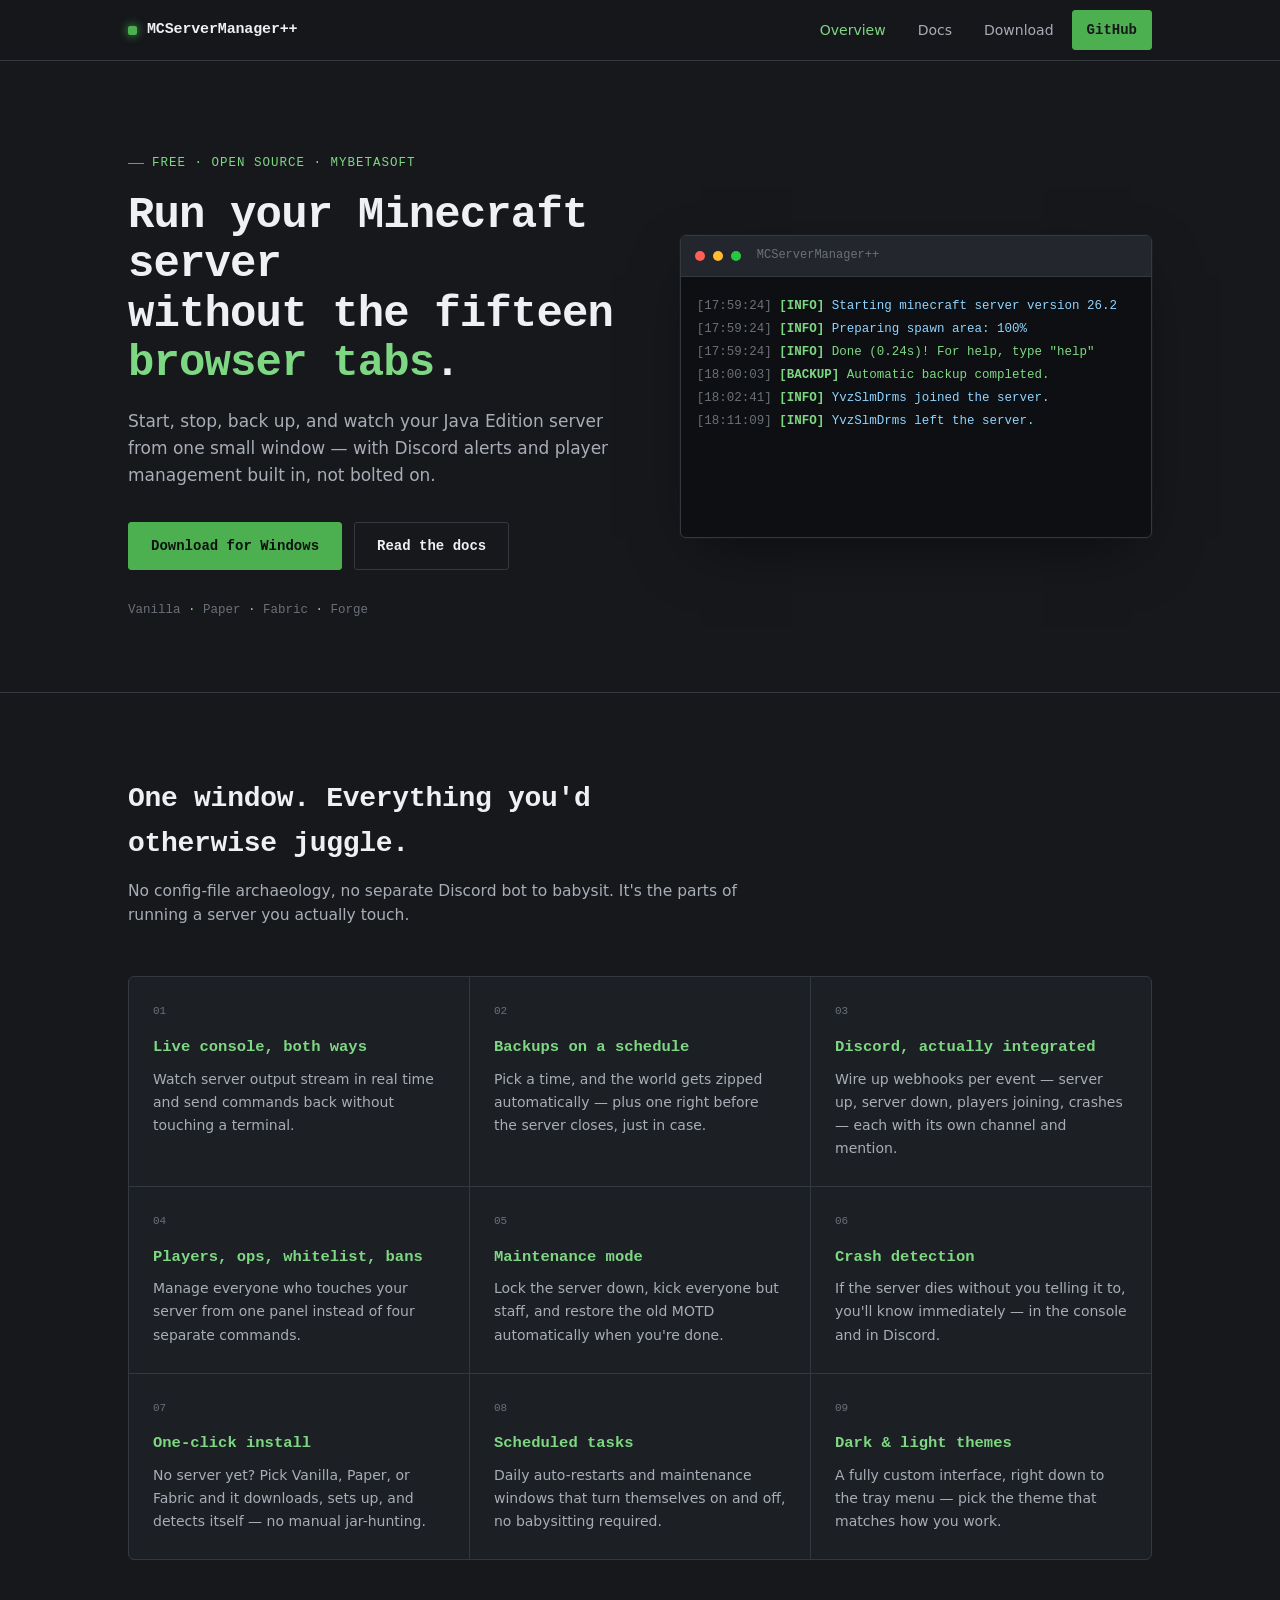
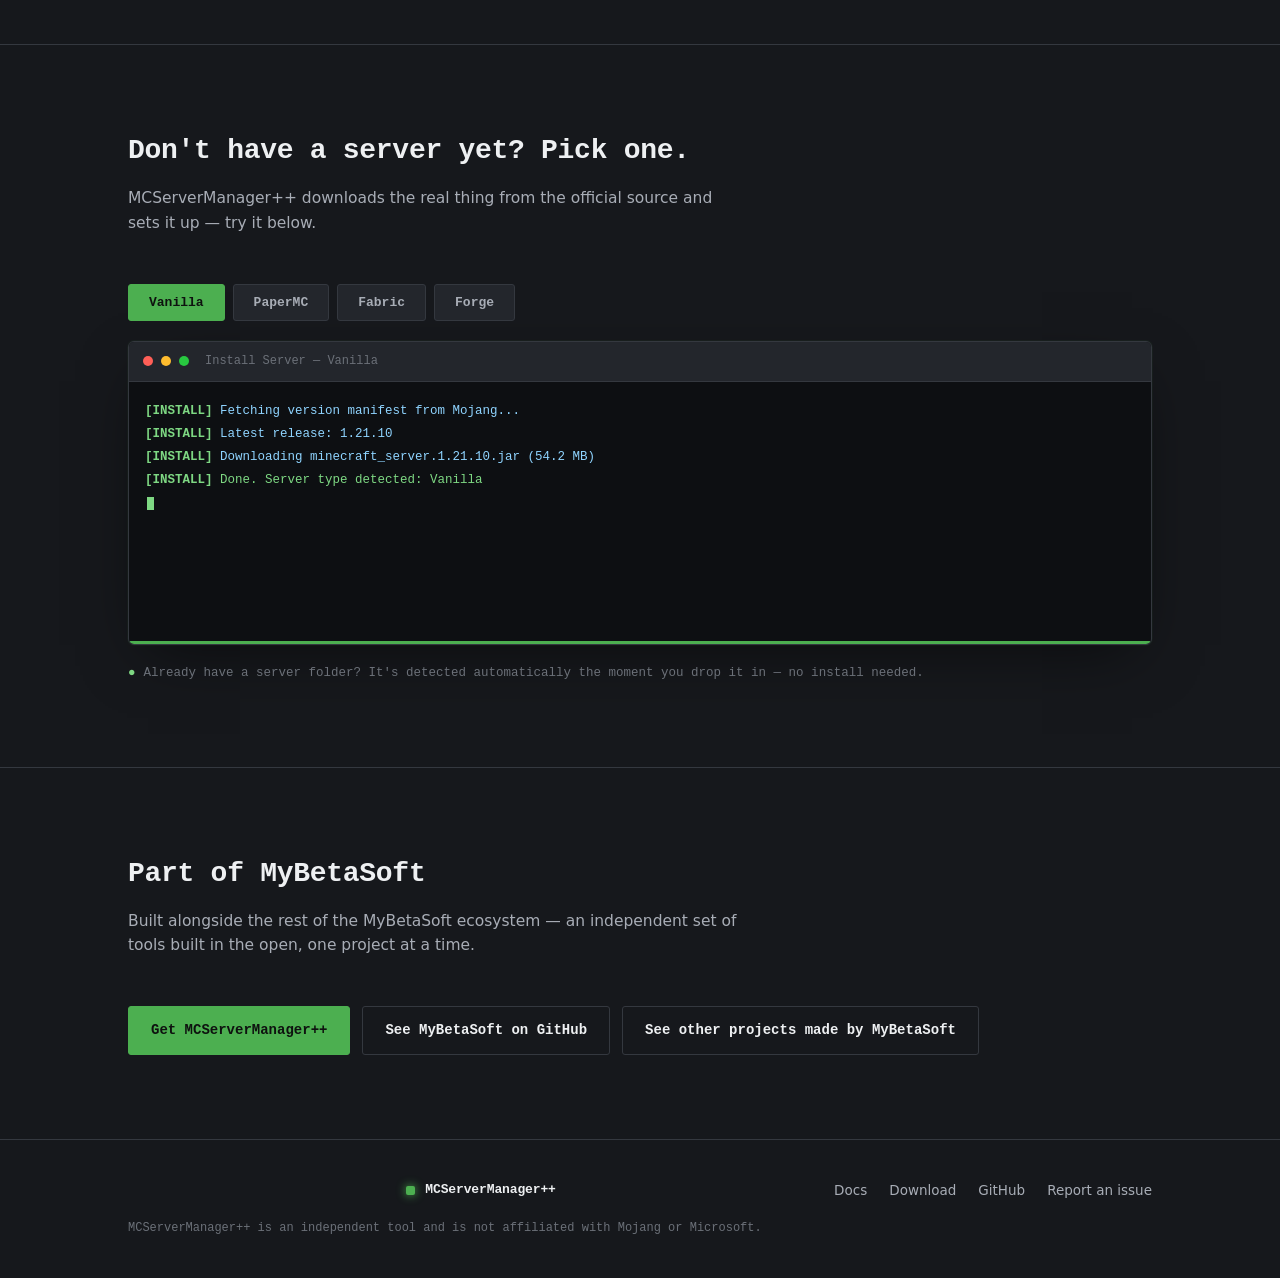
==== commit 0bab5de2: "Add link to view other MyBetaSoft projects Added a link to see other projects made by MyBetaSoft." ====
--- a/docs/index.html
+++ b/docs/index.html
@@ -140,6 +140,7 @@
     <div class="hero-actions">
       <a href="download.html" class="btn btn-primary">Get MCServerManager++</a>
       <a href="https://github.com/MyBetaSoft" class="btn btn-ghost">See MyBetaSoft on GitHub</a>
+      <a href="https://github.com/MyBetaSoft" class="btn btn-ghost">See other projects made by MyBetaSoft<a>
     </div>
   </div>
 </section>
@@ -291,4 +292,4 @@
 </script>
 
 </body>
-</html>+</html>
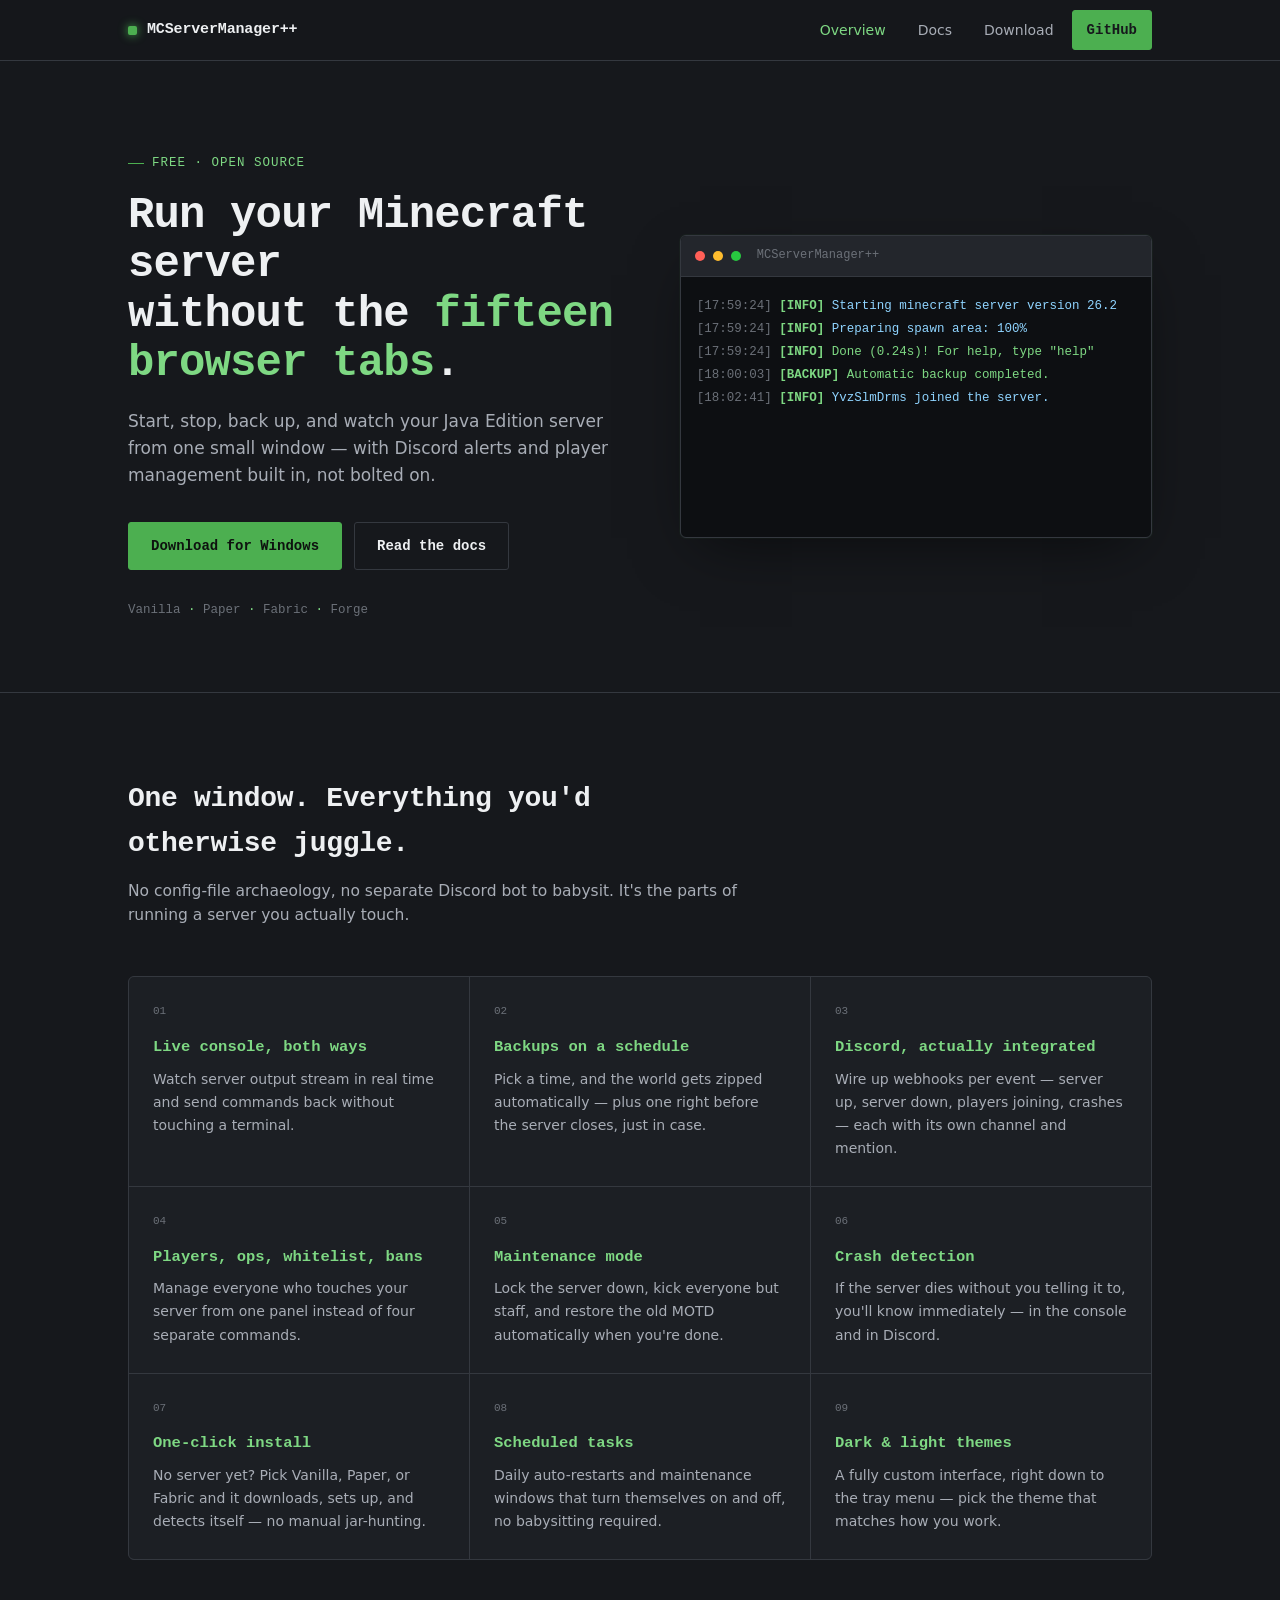
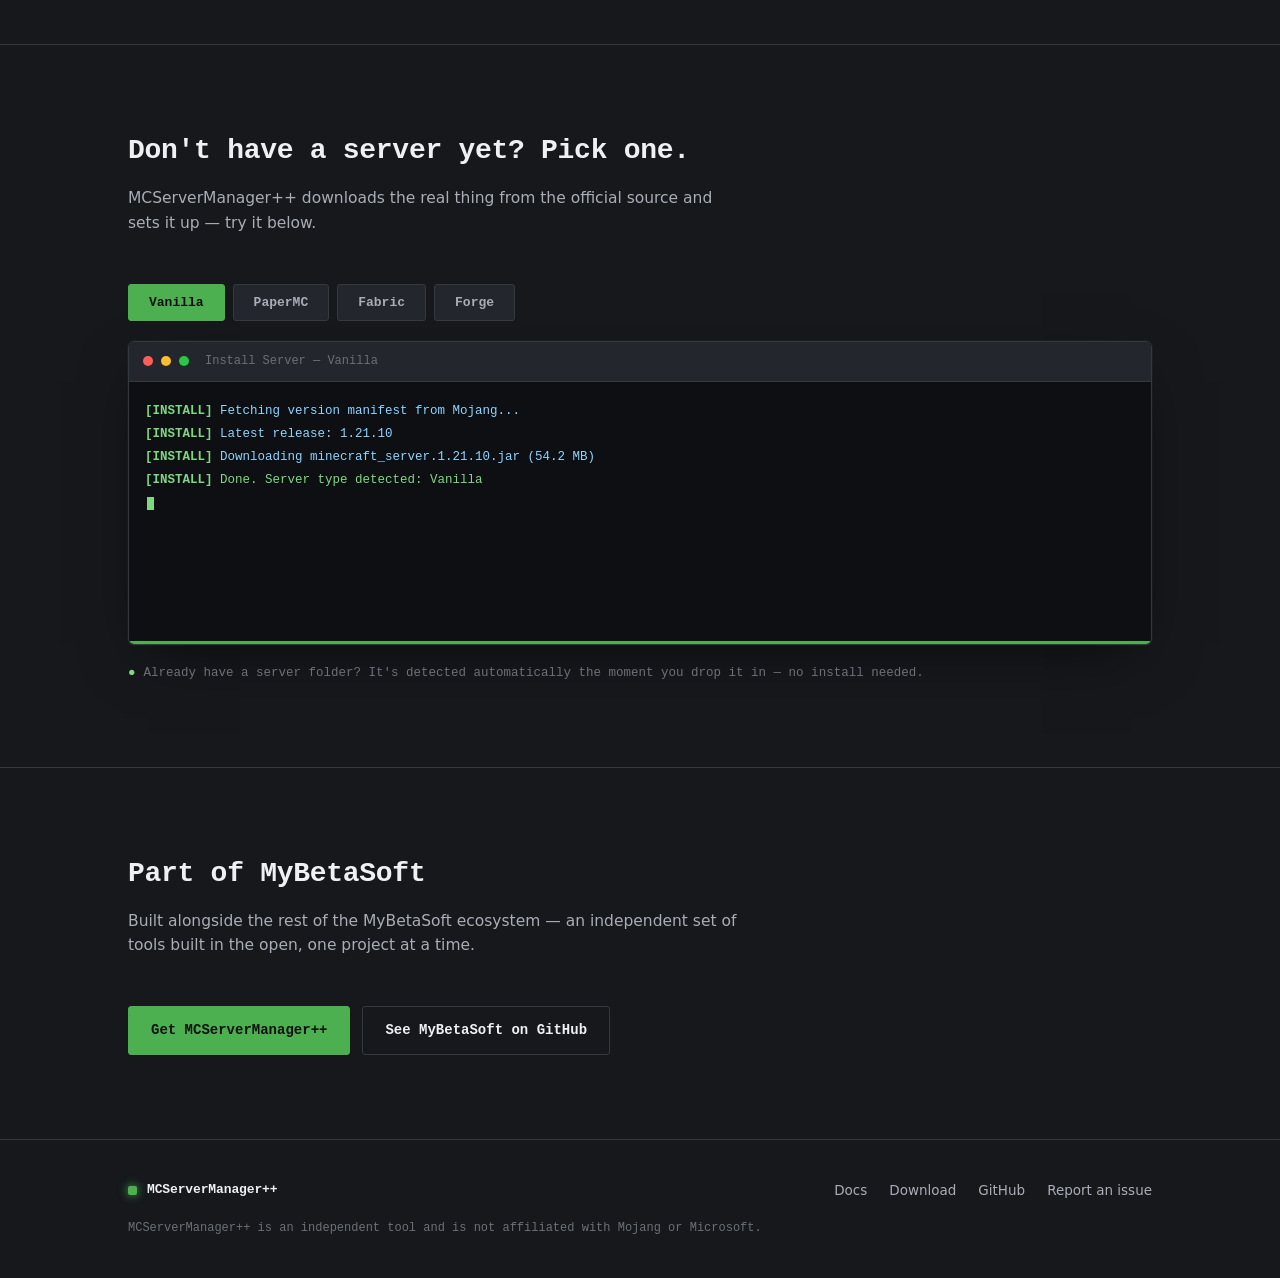
==== commit 24a839df: "update" ====
--- a/docs/index.html
+++ b/docs/index.html
@@ -25,8 +25,8 @@
 <header class="hero">
   <div class="wrap hero-grid">
     <div>
-      <div class="eyebrow">Free &middot; Open source &middot; MyBetaSoft</div>
-      <h1>Run your Minecraft server<br>without the fifteen<span class="plusplus"> browser tabs</span>.</h1>
+      <div class="eyebrow">Free &middot; Open source</div>
+      <h1>Run your Minecraft server<br>without the<span class="plusplus"> fifteen browser tabs</span>.</h1>
       <p class="lead">Start, stop, back up, and watch your Java Edition server from one small window — with Discord alerts and player management built in, not bolted on.</p>
       <div class="hero-actions">
         <a href="download.html" class="btn btn-primary">Download for Windows</a>
@@ -140,7 +140,6 @@
     <div class="hero-actions">
       <a href="download.html" class="btn btn-primary">Get MCServerManager++</a>
       <a href="https://github.com/MyBetaSoft" class="btn btn-ghost">See MyBetaSoft on GitHub</a>
-      <a href="https://github.com/MyBetaSoft" class="btn btn-ghost">See other projects made by MyBetaSoft<a>
     </div>
   </div>
 </section>
@@ -167,8 +166,8 @@
   { t: '17:59:24', tag: 'INFO', cls: 'ok',   text: 'Done (0.24s)! For help, type "help"' },
   { t: '18:00:03', tag: 'BACKUP', cls: 'ok', text: 'Automatic backup completed.' },
   { t: '18:02:41', tag: 'INFO', cls: 'info', text: 'YvzSlmDrms joined the server.' },
-  { t: '18:11:09', tag: 'INFO', cls: 'info', text: 'YvzSlmDrms left the server.' },
-  { t: '19:00:00', tag: 'MAINT', cls: 'warn', text: 'Maintenance mode enabled.' },
+  { t: '18:58:09', tag: 'INFO', cls: 'info', text: 'YvzSlmDrms left the server.' },
+  { t: '19:01:00', tag: 'MAINT', cls: 'warn', text: 'Maintenance mode enabled.' },
 ];
 
 const body = document.getElementById('consoleBody');
@@ -292,4 +291,4 @@
 </script>
 
 </body>
-</html>
+</html>
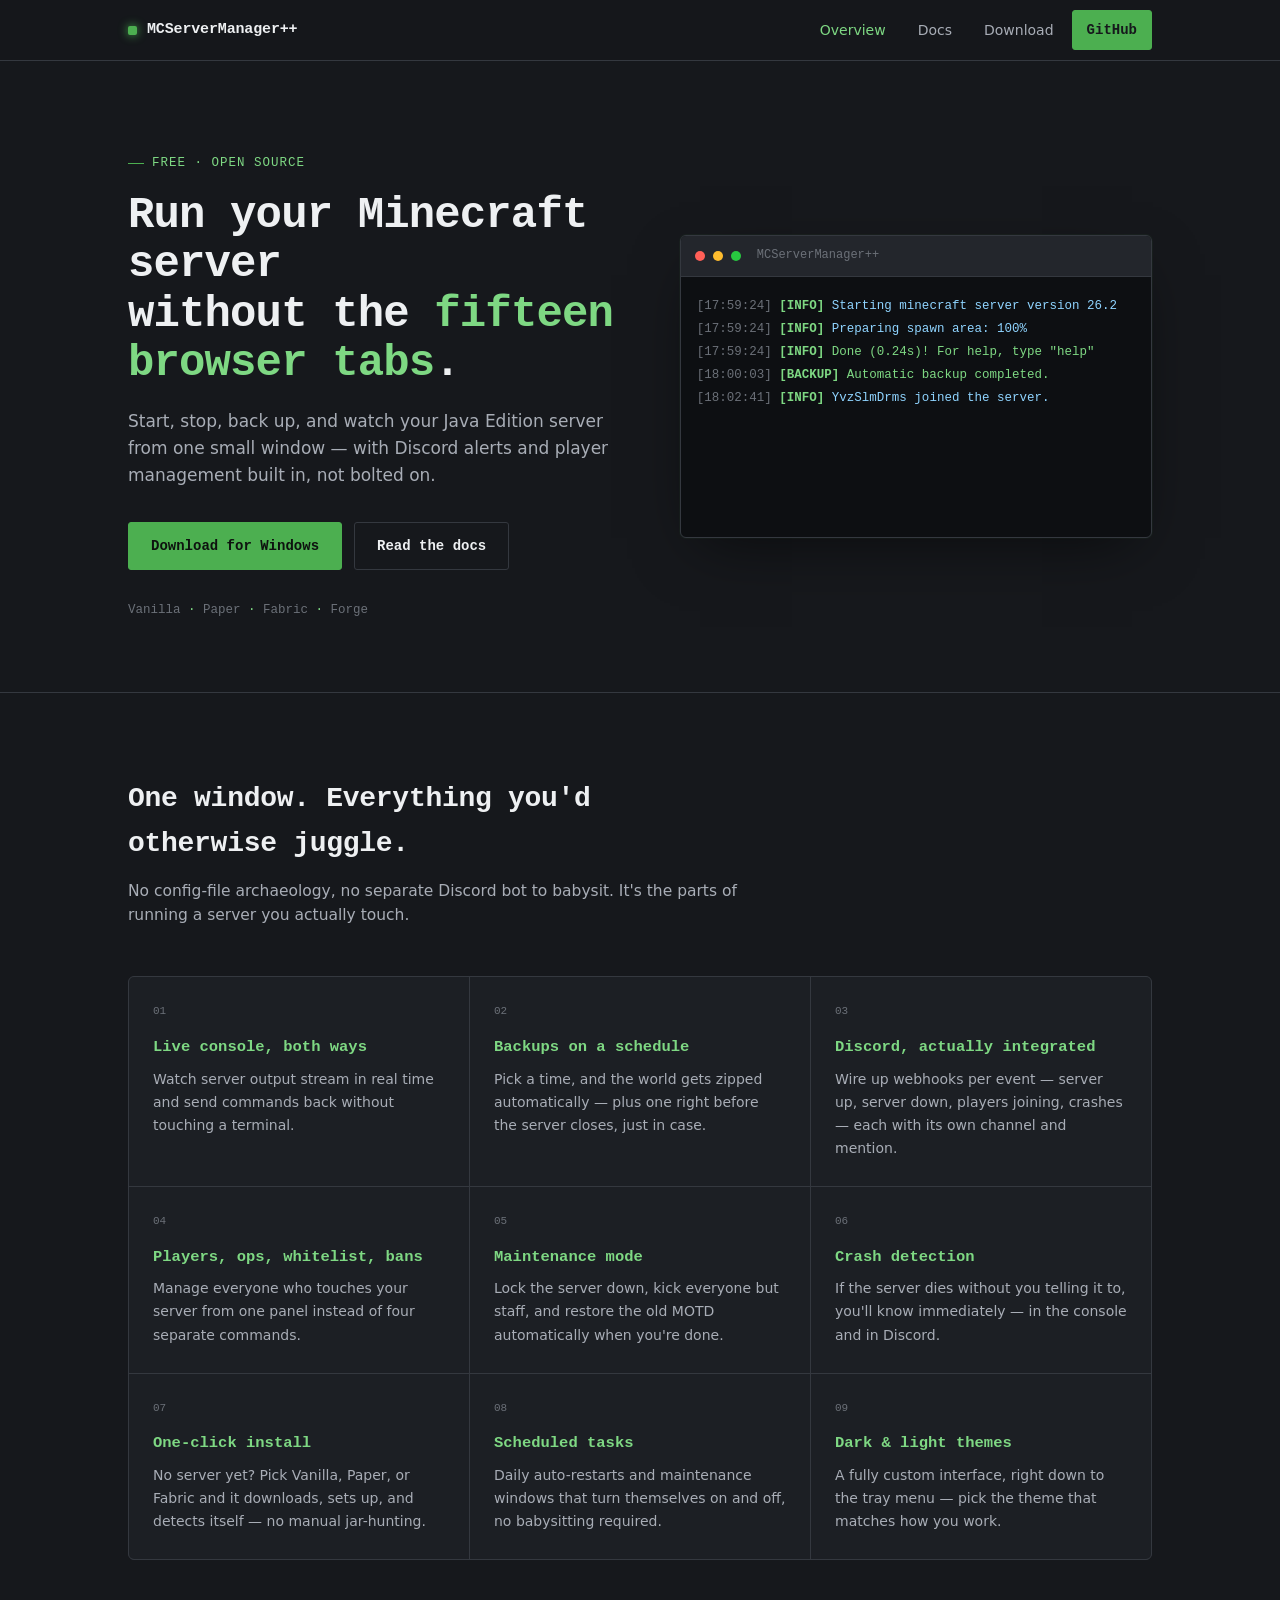
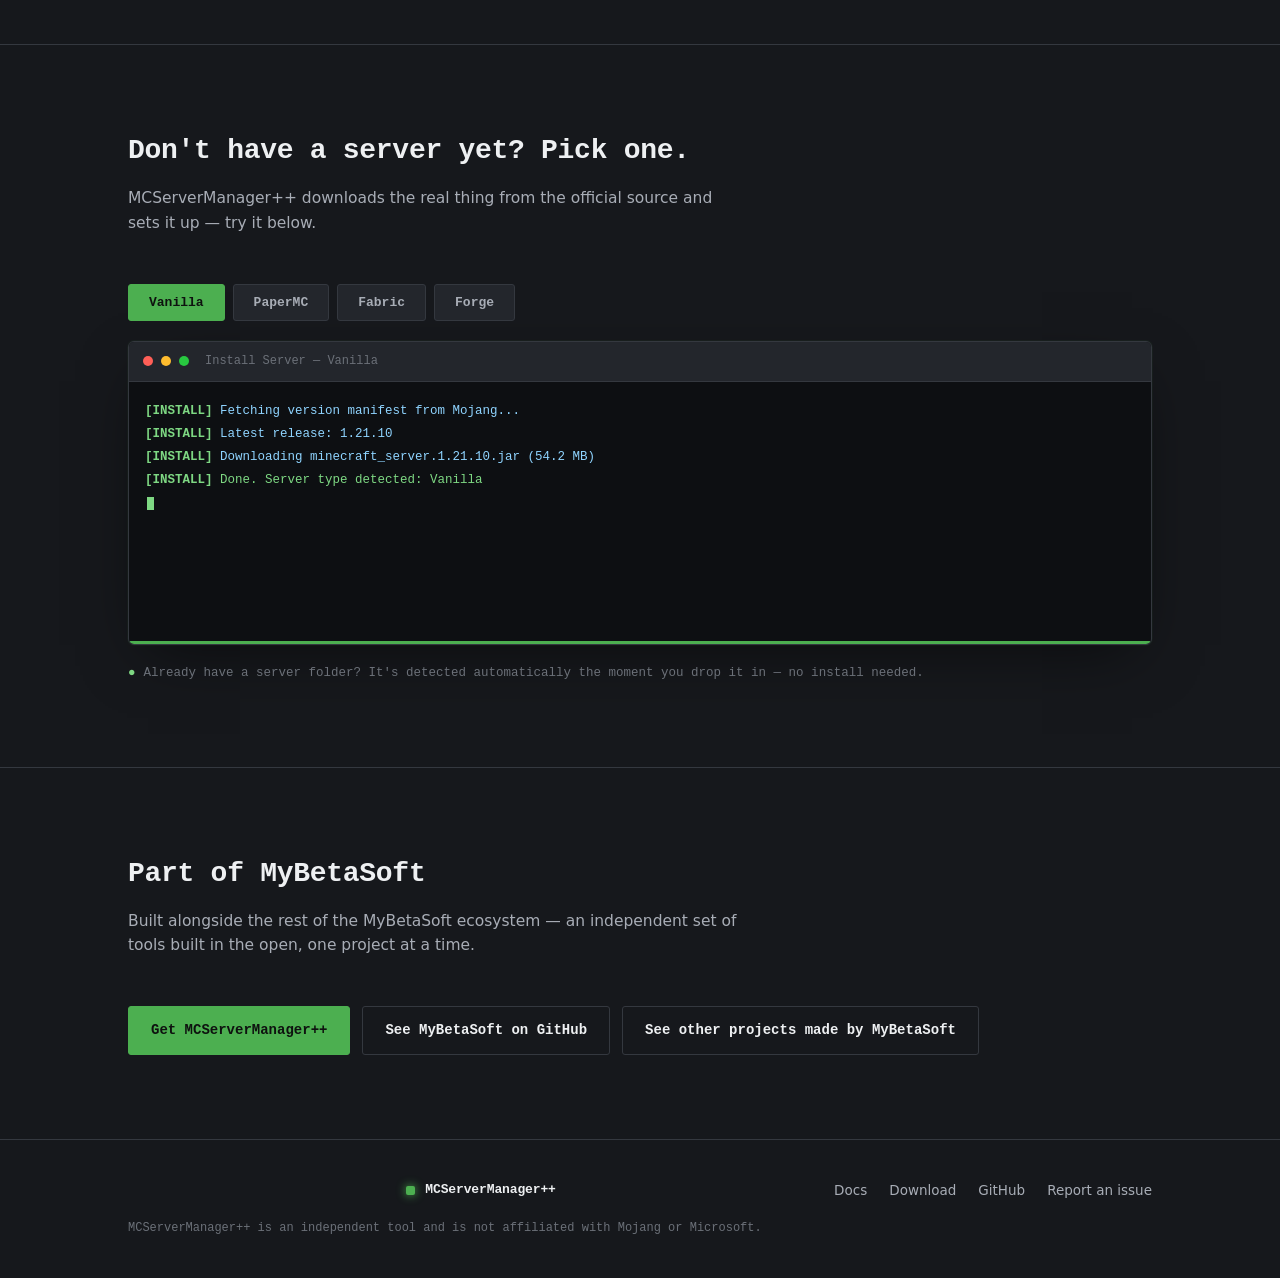
==== commit d01ac19d: "Merge branch 'main' of https://github.com/YvzSlmDrms54/MCServerManagerPP" ====
--- a/docs/index.html
+++ b/docs/index.html
@@ -140,6 +140,7 @@
     <div class="hero-actions">
       <a href="download.html" class="btn btn-primary">Get MCServerManager++</a>
       <a href="https://github.com/MyBetaSoft" class="btn btn-ghost">See MyBetaSoft on GitHub</a>
+      <a href="https://github.com/MyBetaSoft" class="btn btn-ghost">See other projects made by MyBetaSoft<a>
     </div>
   </div>
 </section>
@@ -291,4 +292,4 @@
 </script>
 
 </body>
-</html>+</html>
